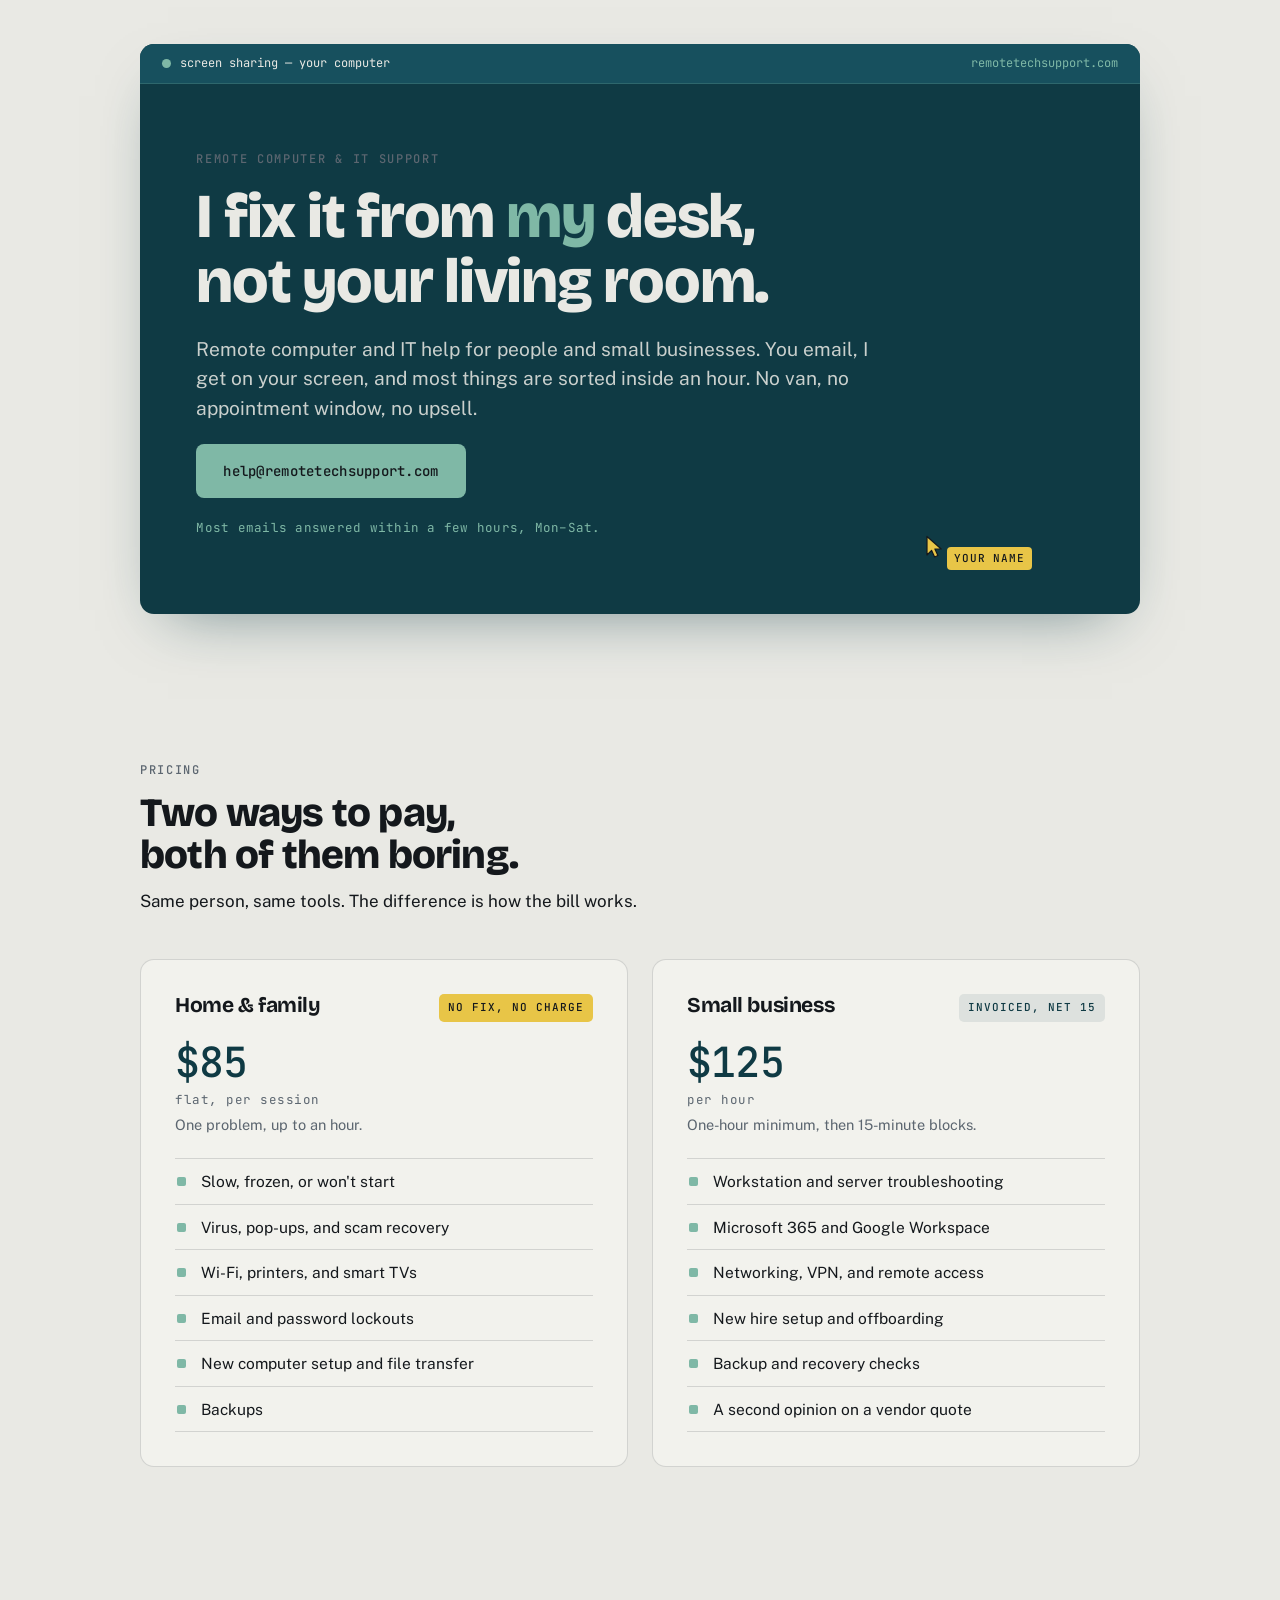
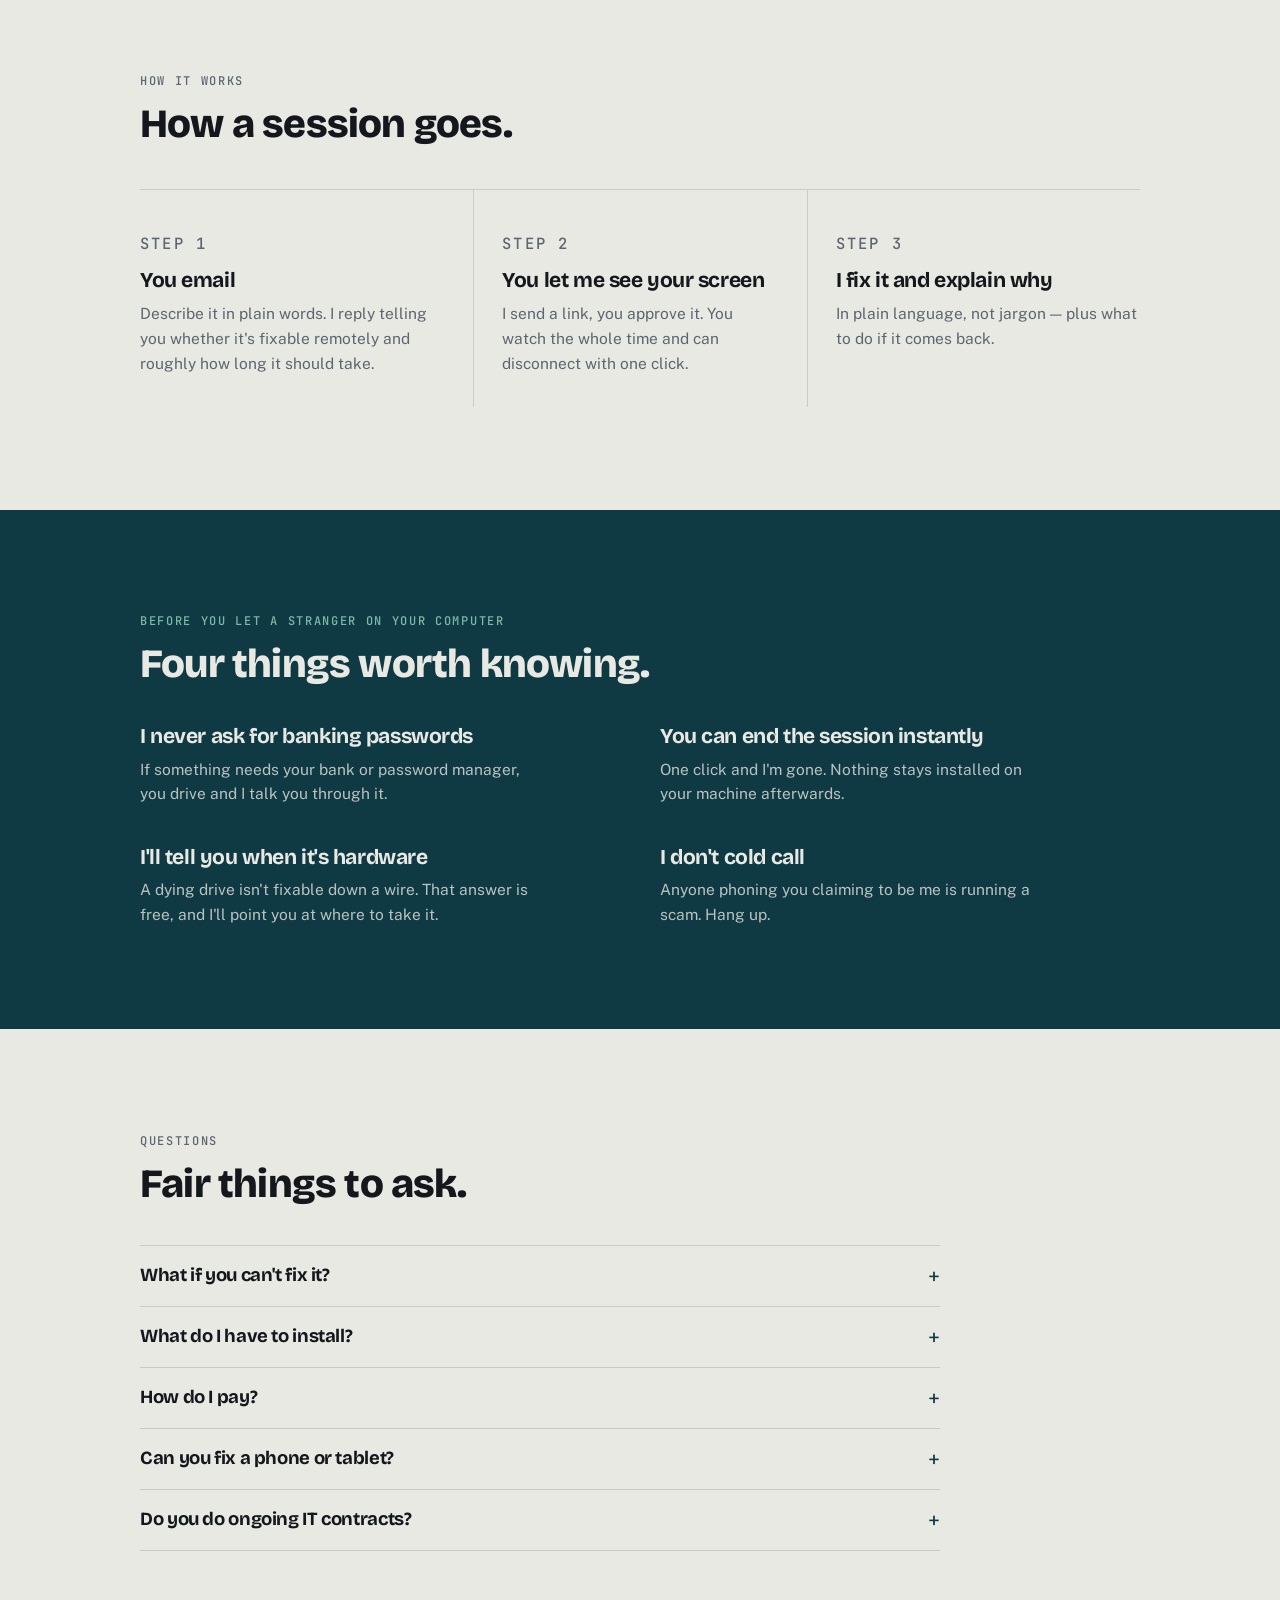
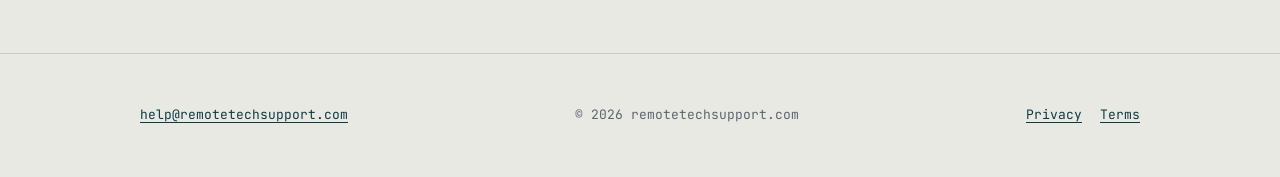
==== index.html @ d359217f "Add remotetechsupport.com static marketing site Single page plus privacy and terms, hand-written HTM" ====
<!DOCTYPE html>
<html lang="en">
<head>
<meta charset="utf-8">
<meta name="viewport" content="width=device-width, initial-scale=1">
<title>Remote Tech Support — remote computer and IT help for homes and small businesses</title>
<meta name="description" content="Remote computer and IT support for people and small businesses. You email, I get on your screen, most things are sorted inside an hour. $85 flat for home sessions, $125/hour for business.">
<link rel="preconnect" href="https://fonts.googleapis.com">
<link rel="preconnect" href="https://fonts.gstatic.com" crossorigin>
<link rel="stylesheet" href="https://fonts.googleapis.com/css2?family=Bricolage+Grotesque:wght@700;800&family=JetBrains+Mono:wght@400;500&family=Public+Sans:wght@400;500;600&display=swap">
<link rel="stylesheet" href="styles.css">
</head>
<body>

<a class="skip" href="#main">Skip to content</a>

<main id="main">

  <!-- 1. Hero -->
  <section class="band band--hero" aria-labelledby="hero-title">
    <div class="wrap">
      <div class="screen">

        <div class="screen__bar">
          <span class="screen__title">
            <span class="dot" aria-hidden="true"></span>
            <span>screen sharing — your computer</span>
          </span>
          <span class="screen__host">remotetechsupport.com</span>
        </div>

        <div class="screen__body">
          <p class="eyebrow">Remote computer &amp; IT support</p>

          <h1 id="hero-title">I fix it from <em>my</em> desk, not your living room.</h1>

          <p class="lede">
            Remote computer and IT help for people and small businesses. You email,
            I get on your screen, and most things are sorted inside an hour. No van,
            no appointment window, no upsell.
          </p>

          <p>
            <a class="btn" href="mailto:help@remotetechsupport.com?subject=Help%20with%20my%20computer">
              help@remotetechsupport.com
            </a>
          </p>

          <p class="mono hero__note">Most emails answered within a few hours, Mon–Sat.</p>

          <div class="cursor" aria-hidden="true">
            <svg width="20" height="24" viewBox="0 0 20 24" fill="none" xmlns="http://www.w3.org/2000/svg">
              <path d="M2 1.5 L2 20 L6.6 15.4 L9.6 22 L12.9 20.5 L9.9 14 L16.2 14 Z"
                    fill="#E8C547" stroke="#14181C" stroke-width="1.2" stroke-linejoin="round"/>
            </svg>
            <span class="cursor__name">YOUR NAME</span>
          </div>
        </div>

      </div>
    </div>
  </section>

  <!-- 2. Pricing -->
  <section class="band" aria-labelledby="pricing-title">
    <div class="wrap">
      <div class="section-head">
        <p class="eyebrow">Pricing</p>
        <h2 id="pricing-title">Two ways to pay, both of them boring.</h2>
        <p>Same person, same tools. The difference is how the bill works.</p>
      </div>

      <div class="cards">

        <article class="card">
          <div class="card__top">
            <h3>Home &amp; family</h3>
            <span class="chip chip--signal">No fix, no charge</span>
          </div>
          <p class="price">$85 <span>flat, per session</span></p>
          <p class="card__note">One problem, up to an hour.</p>
          <ul>
            <li>Slow, frozen, or won't start</li>
            <li>Virus, pop-ups, and scam recovery</li>
            <li>Wi-Fi, printers, and smart TVs</li>
            <li>Email and password lockouts</li>
            <li>New computer setup and file transfer</li>
            <li>Backups</li>
          </ul>
        </article>

        <article class="card">
          <div class="card__top">
            <h3>Small business</h3>
            <span class="chip">Invoiced, net 15</span>
          </div>
          <p class="price">$125 <span>per hour</span></p>
          <p class="card__note">One-hour minimum, then 15-minute blocks.</p>
          <ul>
            <li>Workstation and server troubleshooting</li>
            <li>Microsoft 365 and Google Workspace</li>
            <li>Networking, VPN, and remote access</li>
            <li>New hire setup and offboarding</li>
            <li>Backup and recovery checks</li>
            <li>A second opinion on a vendor quote</li>
          </ul>
        </article>

      </div>
    </div>
  </section>

  <!-- 3. How a session goes -->
  <section class="band" aria-labelledby="process-title">
    <div class="wrap">
      <div class="section-head">
        <p class="eyebrow">How it works</p>
        <h2 id="process-title">How a session goes.</h2>
      </div>

      <div class="steps">

        <div class="step">
          <p class="step__marker mono">STEP 1</p>
          <h3>You email</h3>
          <p>
            Describe it in plain words. I reply telling you whether it's fixable
            remotely and roughly how long it should take.
          </p>
        </div>

        <div class="step">
          <p class="step__marker mono">STEP 2</p>
          <h3>You let me see your screen</h3>
          <p>
            I send a link, you approve it. You watch the whole time and can
            disconnect with one click.
          </p>
        </div>

        <div class="step">
          <p class="step__marker mono">STEP 3</p>
          <h3>I fix it and explain why</h3>
          <p>
            In plain language, not jargon — plus what to do if it comes back.
          </p>
        </div>

      </div>
    </div>
  </section>

  <!-- 4. Trust band -->
  <section class="band band--dark" aria-labelledby="trust-title">
    <div class="wrap">
      <div class="section-head">
        <p class="eyebrow">Before you let a stranger on your computer</p>
        <h2 id="trust-title">Four things worth knowing.</h2>
      </div>

      <div class="trust">

        <div class="trust__item">
          <h3>I never ask for banking passwords</h3>
          <p>If something needs your bank or password manager, you drive and I talk you through it.</p>
        </div>

        <div class="trust__item">
          <h3>You can end the session instantly</h3>
          <p>One click and I'm gone. Nothing stays installed on your machine afterwards.</p>
        </div>

        <div class="trust__item">
          <h3>I'll tell you when it's hardware</h3>
          <p>A dying drive isn't fixable down a wire. That answer is free, and I'll point you at where to take it.</p>
        </div>

        <div class="trust__item">
          <h3>I don't cold call</h3>
          <p>Anyone phoning you claiming to be me is running a scam. Hang up.</p>
        </div>

      </div>
    </div>
  </section>

  <!-- 5. FAQ -->
  <section class="band" aria-labelledby="faq-title">
    <div class="wrap">
      <div class="section-head">
        <p class="eyebrow">Questions</p>
        <h2 id="faq-title">Fair things to ask.</h2>
      </div>

      <div class="faq">

        <details>
          <summary><h3>What if you can't fix it?</h3></summary>
          <p>
            Home sessions are no fix, no charge — if the problem isn't solved, you don't pay.
            I'll still tell you what's wrong and what your options are.
          </p>
        </details>

        <details>
          <summary><h3>What do I have to install?</h3></summary>
          <p>
            A small screen sharing tool that runs once and removes itself when we're done.
            You approve the connection, and you can close it at any point.
          </p>
        </details>

        <details>
          <summary><h3>How do I pay?</h3></summary>
          <p>
            Home sessions: card or bank transfer at the end, once it's working.
            Businesses are invoiced on net 15 terms.
          </p>
        </details>

        <details>
          <summary><h3>Can you fix a phone or tablet?</h3></summary>
          <p>
            Sometimes. I can't take over the screen the way I can on a computer, so it's
            more of a guided walk-through — email settings, backups, accounts. Email me and
            I'll say honestly whether it's worth your money.
          </p>
        </details>

        <details>
          <summary><h3>Do you do ongoing IT contracts?</h3></summary>
          <p>
            No. This is per-session work, not a retainer, and there's no monitoring or
            on-call cover behind it. If you need that, you want a managed service provider
            — happy to tell you what to look for in one.
          </p>
        </details>

      </div>
    </div>
  </section>

</main>

<footer class="footer">
  <div class="wrap footer__inner">
    <p><a href="mailto:help@remotetechsupport.com">help@remotetechsupport.com</a></p>
    <p>© <span id="year">2026</span> remotetechsupport.com</p>
    <p class="footer__links">
      <a href="/privacy">Privacy</a>
      <a href="/terms">Terms</a>
    </p>
  </div>
</footer>

<script>
  document.getElementById('year').textContent = new Date().getFullYear();
</script>

</body>
</html>
---- styles.css ----
/* remotetechsupport.com — shared styles
   Hand-written. No build step, no preprocessor. */

:root {
  --ink: #14181C;
  --paper: #E9E9E4;
  --petrol: #0F3A44;
  --petrol-lift: #17505E;
  --glass: #7FB8A6;
  --signal: #E8C547;
  --muted: #5C6670;

  /* derived surfaces */
  --card: #F2F2ED;
  --hairline: rgba(20, 24, 28, 0.14);
  --hairline-dark: rgba(127, 184, 166, 0.22);

  --display: "Bricolage Grotesque", "Trebuchet MS", system-ui, sans-serif;
  --body: "Public Sans", system-ui, -apple-system, "Segoe UI", sans-serif;
  --mono: "JetBrains Mono", ui-monospace, "SFMono-Regular", Menlo, monospace;

  --wrap: 1080px;
  --gutter: clamp(18px, 5vw, 40px);
  --band-y: clamp(56px, 8vw, 104px);
  --radius: 14px;
}

*,
*::before,
*::after { box-sizing: border-box; }

html { -webkit-text-size-adjust: 100%; }

body {
  margin: 0;
  background: var(--paper);
  color: var(--ink);
  font-family: var(--body);
  font-size: 17px;
  font-weight: 400;
  line-height: 1.6;
  -webkit-font-smoothing: antialiased;
}

img { max-width: 100%; display: block; }

a { color: inherit; }

/* Focus: one visible ring everywhere, recoloured on dark surfaces only. */
:focus-visible {
  outline: 3px solid var(--petrol);
  outline-offset: 3px;
  border-radius: 2px;
}

.skip {
  position: absolute;
  left: -9999px;
  top: 0;
  background: var(--petrol);
  color: var(--paper);
  font-family: var(--mono);
  font-size: 13px;
  padding: 10px 16px;
  z-index: 20;
}
.skip:focus { left: 8px; top: 8px; }

/* ---------- layout primitives ----------
   Only .band sets vertical rhythm; only .wrap sets horizontal.
   No element selector anywhere else adds section padding. */

.wrap {
  width: 100%;
  max-width: var(--wrap);
  margin-inline: auto;
  padding-inline: var(--gutter);
}

.band { padding-block: var(--band-y); }
.band--hero { padding-block: clamp(20px, 4vw, 44px); }
.band--dark {
  background: var(--petrol);
  color: var(--paper);
}
.band--dark :focus-visible { outline-color: var(--glass); }

/* ---------- type ---------- */

h1, h2, h3 {
  font-family: var(--display);
  font-weight: 800;
  line-height: 1.05;
  letter-spacing: -0.02em;
  margin: 0;
  text-wrap: balance;
}

h1 { font-size: clamp(2.05rem, 6.4vw, 3.9rem); }
h2 { font-size: clamp(1.6rem, 3.9vw, 2.5rem); }
h3 { font-size: clamp(1.12rem, 2.1vw, 1.32rem); font-weight: 700; }

p { margin: 0; }

.eyebrow {
  font-family: var(--mono);
  font-size: 12px;
  font-weight: 500;
  letter-spacing: 0.14em;
  text-transform: uppercase;
  color: var(--muted);
  margin: 0;
}
.band--dark .eyebrow { color: var(--glass); }

.lede {
  font-size: clamp(1.02rem, 1.9vw, 1.2rem);
  line-height: 1.55;
  max-width: 56ch;
}

.mono { font-family: var(--mono); }

.section-head { max-width: 60ch; }
.section-head > * + * { margin-top: 12px; }

/* ---------- hero screen panel ---------- */

.screen {
  background: var(--petrol);
  color: var(--paper);
  border-radius: var(--radius);
  overflow: hidden;
  box-shadow: 0 24px 60px -28px rgba(15, 58, 68, 0.55);
}

.screen__bar {
  display: flex;
  align-items: center;
  justify-content: space-between;
  gap: 12px;
  background: var(--petrol-lift);
  border-bottom: 1px solid var(--hairline-dark);
  padding: 11px clamp(14px, 2.4vw, 22px);
  font-family: var(--mono);
  font-size: 12px;
  line-height: 1.4;
}

.screen__title {
  display: inline-flex;
  align-items: center;
  gap: 9px;
  color: var(--paper);
  min-width: 0;
}

.screen__title span {
  overflow: hidden;
  text-overflow: ellipsis;
  white-space: nowrap;
}

.screen__host {
  color: var(--glass);
  white-space: nowrap;
}

.dot {
  width: 9px;
  height: 9px;
  border-radius: 50%;
  background: var(--glass);
  flex: none;
  animation: pulse 2.4s ease-in-out infinite;
}

@keyframes pulse {
  0%, 100% { opacity: 1; box-shadow: 0 0 0 0 rgba(127, 184, 166, 0.5); }
  50% { opacity: 0.55; box-shadow: 0 0 0 6px rgba(127, 184, 166, 0); }
}

.screen__body {
  position: relative;
  padding: clamp(28px, 5.2vw, 68px) clamp(20px, 4.4vw, 60px) clamp(34px, 6vw, 76px);
}

.screen__body > * + * { margin-top: 20px; }
.screen__body .eyebrow + h1 { margin-top: 14px; }

.screen h1 { color: var(--paper); }
.screen h1 em {
  font-style: normal;
  color: var(--glass);
}

.screen .lede { color: rgba(233, 233, 228, 0.86); }

.hero__note {
  font-size: 12.5px;
  letter-spacing: 0.02em;
  color: var(--glass);
}

/* fake second cursor — decorative, absolutely positioned so it never
   contributes to layout (no shift on load) */
.cursor {
  position: absolute;
  right: clamp(24px, 9vw, 108px);
  bottom: clamp(26px, 4vw, 44px);
  display: flex;
  align-items: flex-start;
  gap: 2px;
  pointer-events: none;
  animation: cursor-arrive 1500ms cubic-bezier(0.22, 0.9, 0.24, 1) 350ms both;
}

.cursor svg { display: block; }

.cursor__name {
  font-family: var(--mono);
  font-size: 11px;
  font-weight: 500;
  letter-spacing: 0.08em;
  background: var(--signal);
  color: var(--ink);
  padding: 3px 7px;
  border-radius: 4px;
  margin-top: 12px;
  white-space: nowrap;
}

@keyframes cursor-arrive {
  0%   { transform: translate(52vw, -34vh); opacity: 0; }
  14%  { opacity: 1; }
  100% { transform: translate(0, 0); opacity: 1; }
}

/* ---------- buttons ---------- */

.btn {
  display: inline-flex;
  align-items: center;
  justify-content: center;
  gap: 10px;
  font-family: var(--mono);
  font-size: 14px;
  font-weight: 500;
  letter-spacing: 0.02em;
  text-decoration: none;
  background: var(--glass);
  color: var(--ink);
  padding: 15px 26px;
  border: 1px solid transparent;
  border-radius: 8px;
  transition: transform 140ms ease, background-color 140ms ease;
}
.btn:hover { background: #91c6b5; transform: translateY(-1px); }
.btn:active { transform: translateY(0); }

.btn--ghost {
  background: transparent;
  color: var(--petrol);
  border-color: var(--petrol);
}
.btn--ghost:hover { background: rgba(15, 58, 68, 0.07); }

/* ---------- pricing ---------- */

.cards {
  display: grid;
  grid-template-columns: repeat(2, minmax(0, 1fr));
  gap: clamp(16px, 2.4vw, 24px);
  margin-top: clamp(28px, 4vw, 44px);
}

.card {
  background: var(--card);
  border: 1px solid var(--hairline);
  border-radius: var(--radius);
  padding: clamp(22px, 3vw, 34px);
  display: flex;
  flex-direction: column;
}

.card__top {
  display: flex;
  align-items: flex-start;
  justify-content: space-between;
  gap: 14px;
  flex-wrap: wrap;
}

.chip {
  font-family: var(--mono);
  font-size: 11px;
  font-weight: 500;
  letter-spacing: 0.09em;
  text-transform: uppercase;
  padding: 5px 9px;
  border-radius: 5px;
  white-space: nowrap;
  background: rgba(15, 58, 68, 0.09);
  color: var(--petrol);
}
.chip--signal { background: var(--signal); color: var(--ink); }

.price {
  font-family: var(--mono);
  font-size: clamp(2rem, 4.4vw, 2.6rem);
  font-weight: 500;
  letter-spacing: -0.02em;
  line-height: 1.1;
  color: var(--petrol);
  margin-top: 18px;
}
.price span {
  display: block;
  font-size: 12.5px;
  font-weight: 400;
  letter-spacing: 0.04em;
  color: var(--muted);
  margin-top: 8px;
}

.card__note {
  font-size: 14.5px;
  color: var(--muted);
  margin-top: 6px;
}

.card ul {
  list-style: none;
  margin: 22px 0 0;
  padding: 0;
  border-top: 1px solid var(--hairline);
}

.card li {
  position: relative;
  padding: 11px 0 11px 26px;
  border-bottom: 1px solid var(--hairline);
  font-size: 15.5px;
  line-height: 1.45;
}

.card li::before {
  content: "";
  position: absolute;
  left: 2px;
  top: 18px;
  width: 9px;
  height: 9px;
  border-radius: 2px;
  background: var(--glass);
}

/* ---------- steps ---------- */

.steps {
  display: grid;
  grid-template-columns: repeat(3, minmax(0, 1fr));
  margin-top: clamp(28px, 4vw, 44px);
  border-top: 1px solid var(--hairline);
}

.step { padding: clamp(22px, 3vw, 32px) clamp(18px, 2.4vw, 28px); }
.step:first-child { padding-left: 0; }
.step:last-child { padding-right: 0; }
.step + .step { border-left: 1px solid var(--hairline); }

.step__marker {
  font-family: var(--mono);
  font-size: 12px;
  font-weight: 500;
  letter-spacing: 0.14em;
  color: var(--glass);
}

.step h3 { margin-top: 12px; }
.step p { margin-top: 10px; color: var(--muted); font-size: 15.5px; }

/* ---------- trust ---------- */

.trust {
  display: grid;
  grid-template-columns: repeat(2, minmax(0, 1fr));
  gap: clamp(22px, 3.4vw, 40px);
  margin-top: clamp(26px, 3.6vw, 40px);
}

.trust h3 { color: var(--paper); }
.trust p {
  margin-top: 9px;
  color: rgba(233, 233, 228, 0.78);
  font-size: 15.5px;
  max-width: 44ch;
}

.band--dark .section-head h2 { color: var(--paper); }

/* ---------- faq ---------- */

.faq {
  margin-top: clamp(24px, 3.4vw, 40px);
  border-top: 1px solid var(--hairline);
  max-width: 800px;
}

.faq details { border-bottom: 1px solid var(--hairline); }

.faq summary {
  display: flex;
  align-items: center;
  justify-content: space-between;
  gap: 20px;
  cursor: pointer;
  padding: 20px 0;
  list-style: none;
}
.faq summary::-webkit-details-marker { display: none; }

.faq summary h3 {
  font-size: clamp(1.02rem, 1.9vw, 1.16rem);
  font-weight: 700;
  margin: 0;
}

.faq summary::after {
  content: "+";
  font-family: var(--mono);
  font-size: 20px;
  line-height: 1;
  color: var(--petrol);
  flex: none;
}
.faq details[open] summary::after { content: "\2013"; }

.faq details > p {
  padding-bottom: 22px;
  color: var(--muted);
  max-width: 62ch;
}

/* ---------- footer ---------- */

.footer {
  border-top: 1px solid var(--hairline);
  padding-block: clamp(32px, 4vw, 52px);
}

.footer__inner {
  display: flex;
  flex-wrap: wrap;
  align-items: baseline;
  justify-content: space-between;
  gap: 16px;
  font-family: var(--mono);
  font-size: 13px;
  color: var(--muted);
}

.footer a { color: var(--petrol); text-decoration-thickness: 1px; text-underline-offset: 3px; }

.footer__links {
  display: flex;
  gap: 18px;
  flex-wrap: wrap;
}

/* ---------- sub pages ---------- */

.pagehead { padding-block: clamp(40px, 6vw, 72px) clamp(20px, 3vw, 32px); }
.pagehead .eyebrow { margin-bottom: 14px; }
.pagehead p { margin-top: 14px; color: var(--muted); }

.prose { max-width: 68ch; padding-bottom: clamp(40px, 6vw, 80px); }
.prose h2 { font-size: clamp(1.24rem, 2.4vw, 1.5rem); margin-top: 38px; }
.prose h2:first-child { margin-top: 0; }
.prose p { margin-top: 12px; }
.prose ul { margin: 12px 0 0; padding-left: 20px; }
.prose li { margin-top: 8px; }
.prose a { color: var(--petrol); }

/* ---------- responsive ---------- */

@media (max-width: 860px) {
  .cards { grid-template-columns: minmax(0, 1fr); }
  .steps {
    grid-template-columns: minmax(0, 1fr);
  }
  .step { padding-inline: 0; }
  .step + .step { border-left: 0; border-top: 1px solid var(--hairline); }
  .trust { grid-template-columns: minmax(0, 1fr); }
}

@media (max-width: 759px) {
  .cursor { display: none; }
}

@media (max-width: 640px) {
  body { font-size: 16px; }
  .btn { width: 100%; }
  .screen__bar { font-size: 11px; gap: 8px; }
}

@media (max-width: 400px) {
  .card__top { flex-direction: column; }
}

@media (prefers-reduced-motion: reduce) {
  .cursor { display: none; }
  .dot { animation: none; }
  *, *::before, *::after {
    animation-duration: 0.001ms !important;
    animation-iteration-count: 1 !important;
    transition-duration: 0.001ms !important;
  }
}
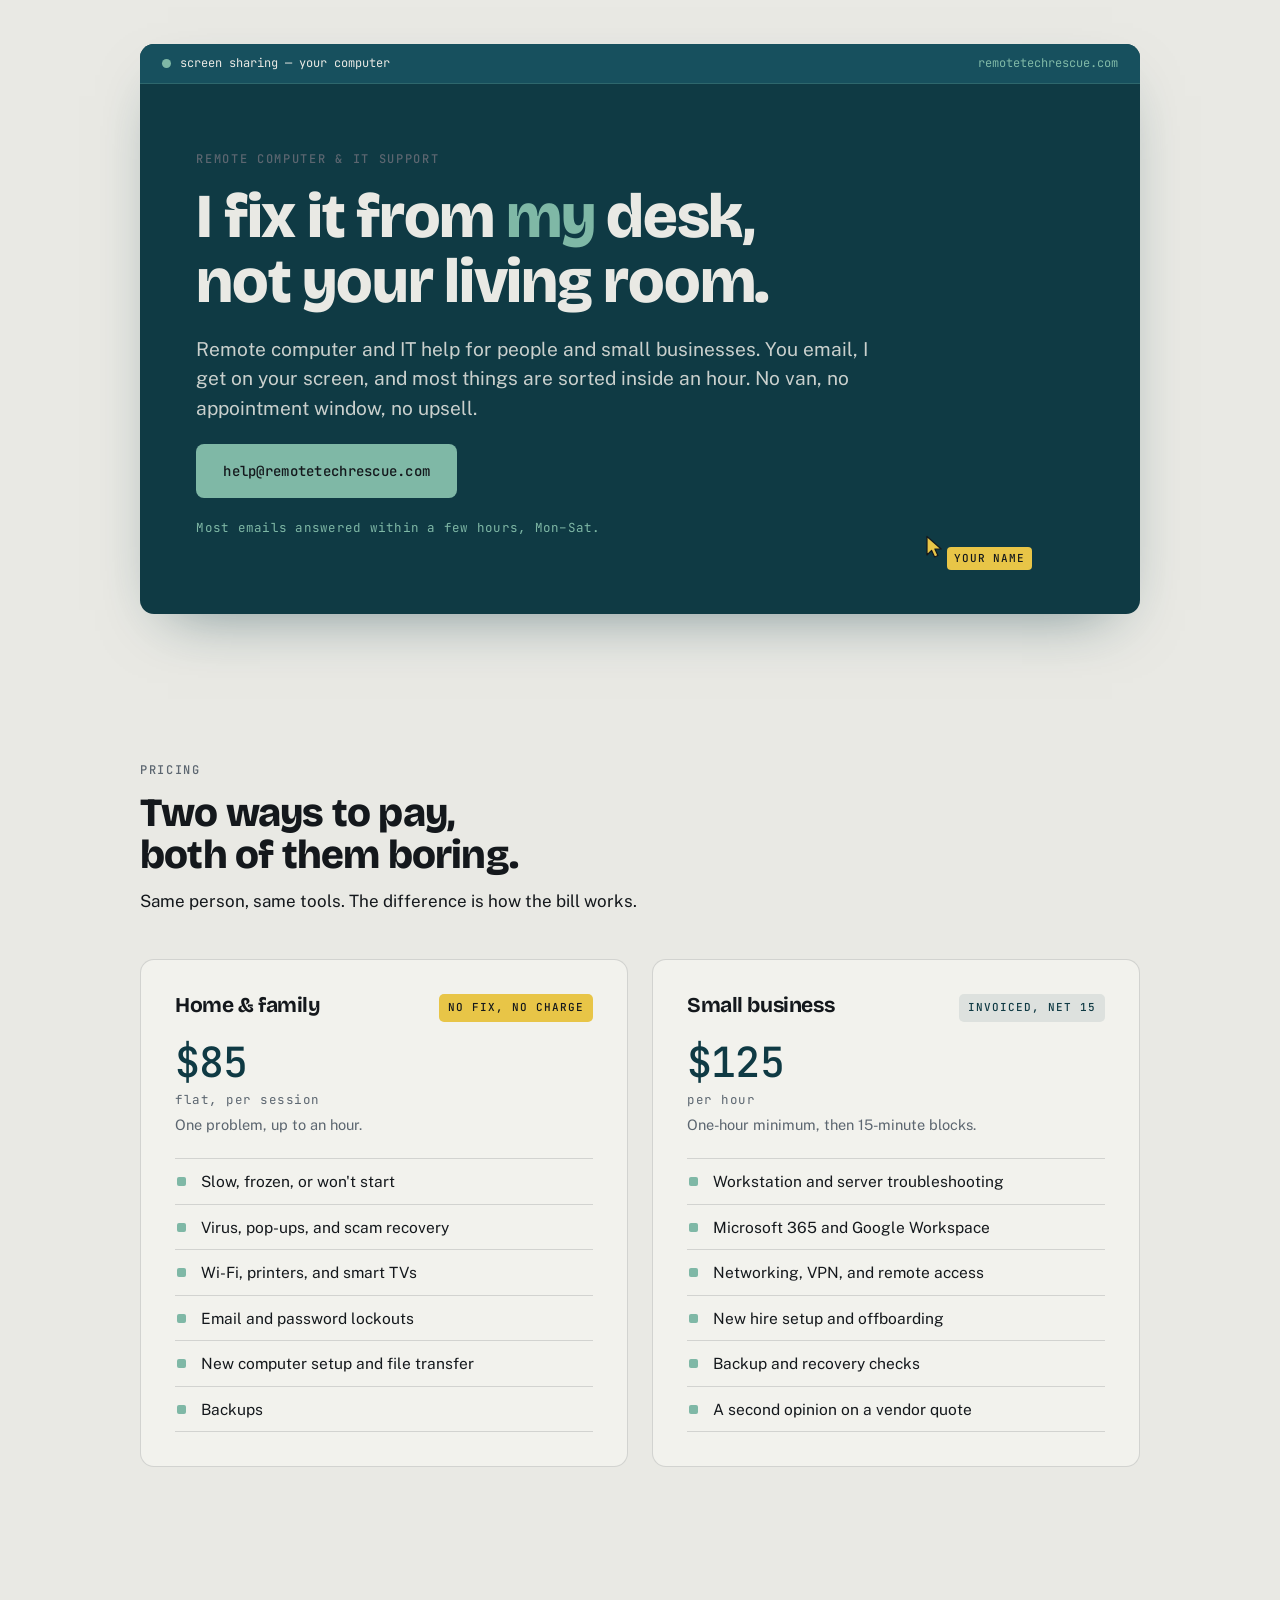
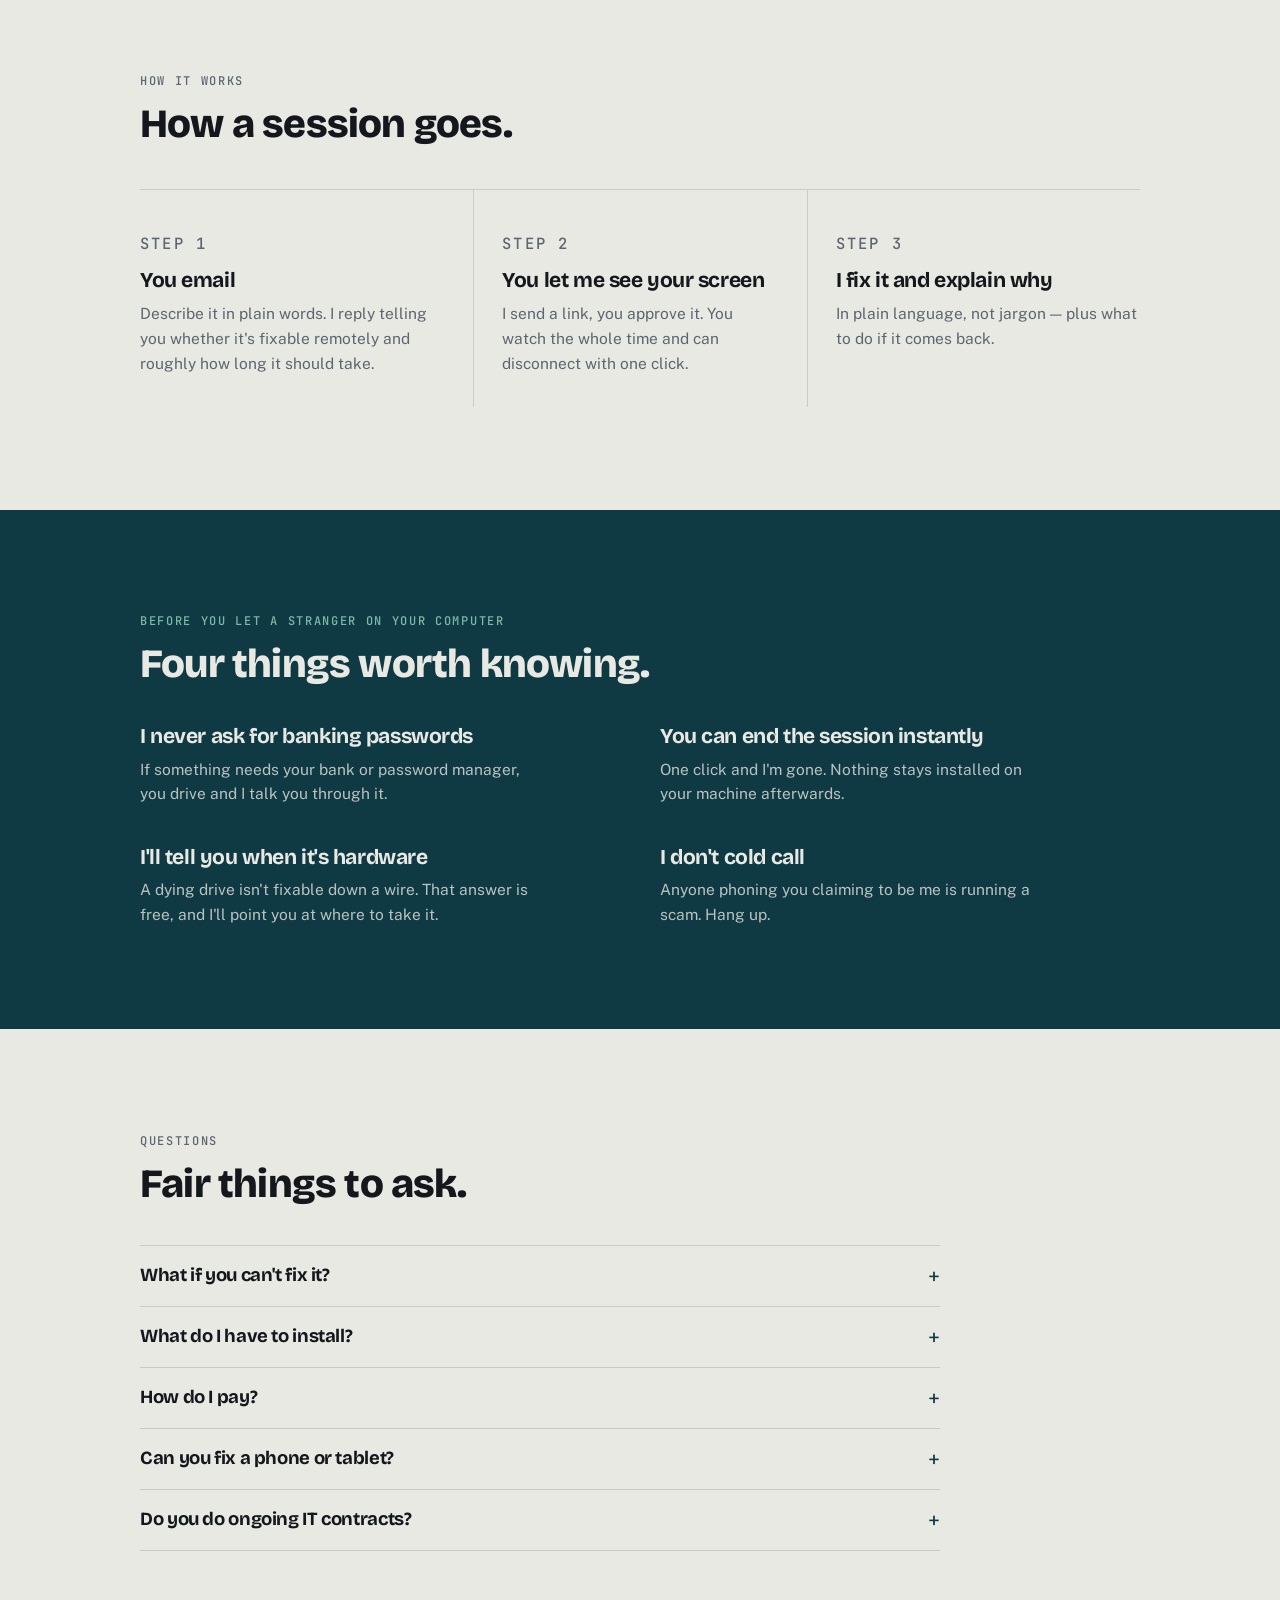
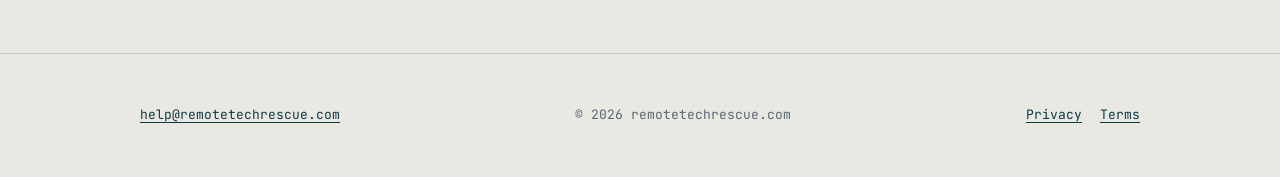
==== commit 829e49b8: "Change domain to remotetechrescue.com Updates the hero title bar, page titles, meta descriptions, fo" ====
--- a/index.html
+++ b/index.html
@@ -26,7 +26,7 @@
             <span class="dot" aria-hidden="true"></span>
             <span>screen sharing — your computer</span>
           </span>
-          <span class="screen__host">remotetechsupport.com</span>
+          <span class="screen__host">remotetechrescue.com</span>
         </div>
 
         <div class="screen__body">
@@ -41,8 +41,8 @@
           </p>
 
           <p>
-            <a class="btn" href="mailto:help@remotetechsupport.com?subject=Help%20with%20my%20computer">
-              help@remotetechsupport.com
+            <a class="btn" href="mailto:help@remotetechrescue.com?subject=Help%20with%20my%20computer">
+              help@remotetechrescue.com
             </a>
           </p>
 
@@ -244,8 +244,8 @@
 
 <footer class="footer">
   <div class="wrap footer__inner">
-    <p><a href="mailto:help@remotetechsupport.com">help@remotetechsupport.com</a></p>
-    <p>© <span id="year">2026</span> remotetechsupport.com</p>
+    <p><a href="mailto:help@remotetechrescue.com">help@remotetechrescue.com</a></p>
+    <p>© <span id="year">2026</span> remotetechrescue.com</p>
     <p class="footer__links">
       <a href="/privacy">Privacy</a>
       <a href="/terms">Terms</a>
--- a/styles.css
+++ b/styles.css
@@ -1,4 +1,4 @@
-/* remotetechsupport.com — shared styles
+/* remotetechrescue.com — shared styles
    Hand-written. No build step, no preprocessor. */
 
 :root {
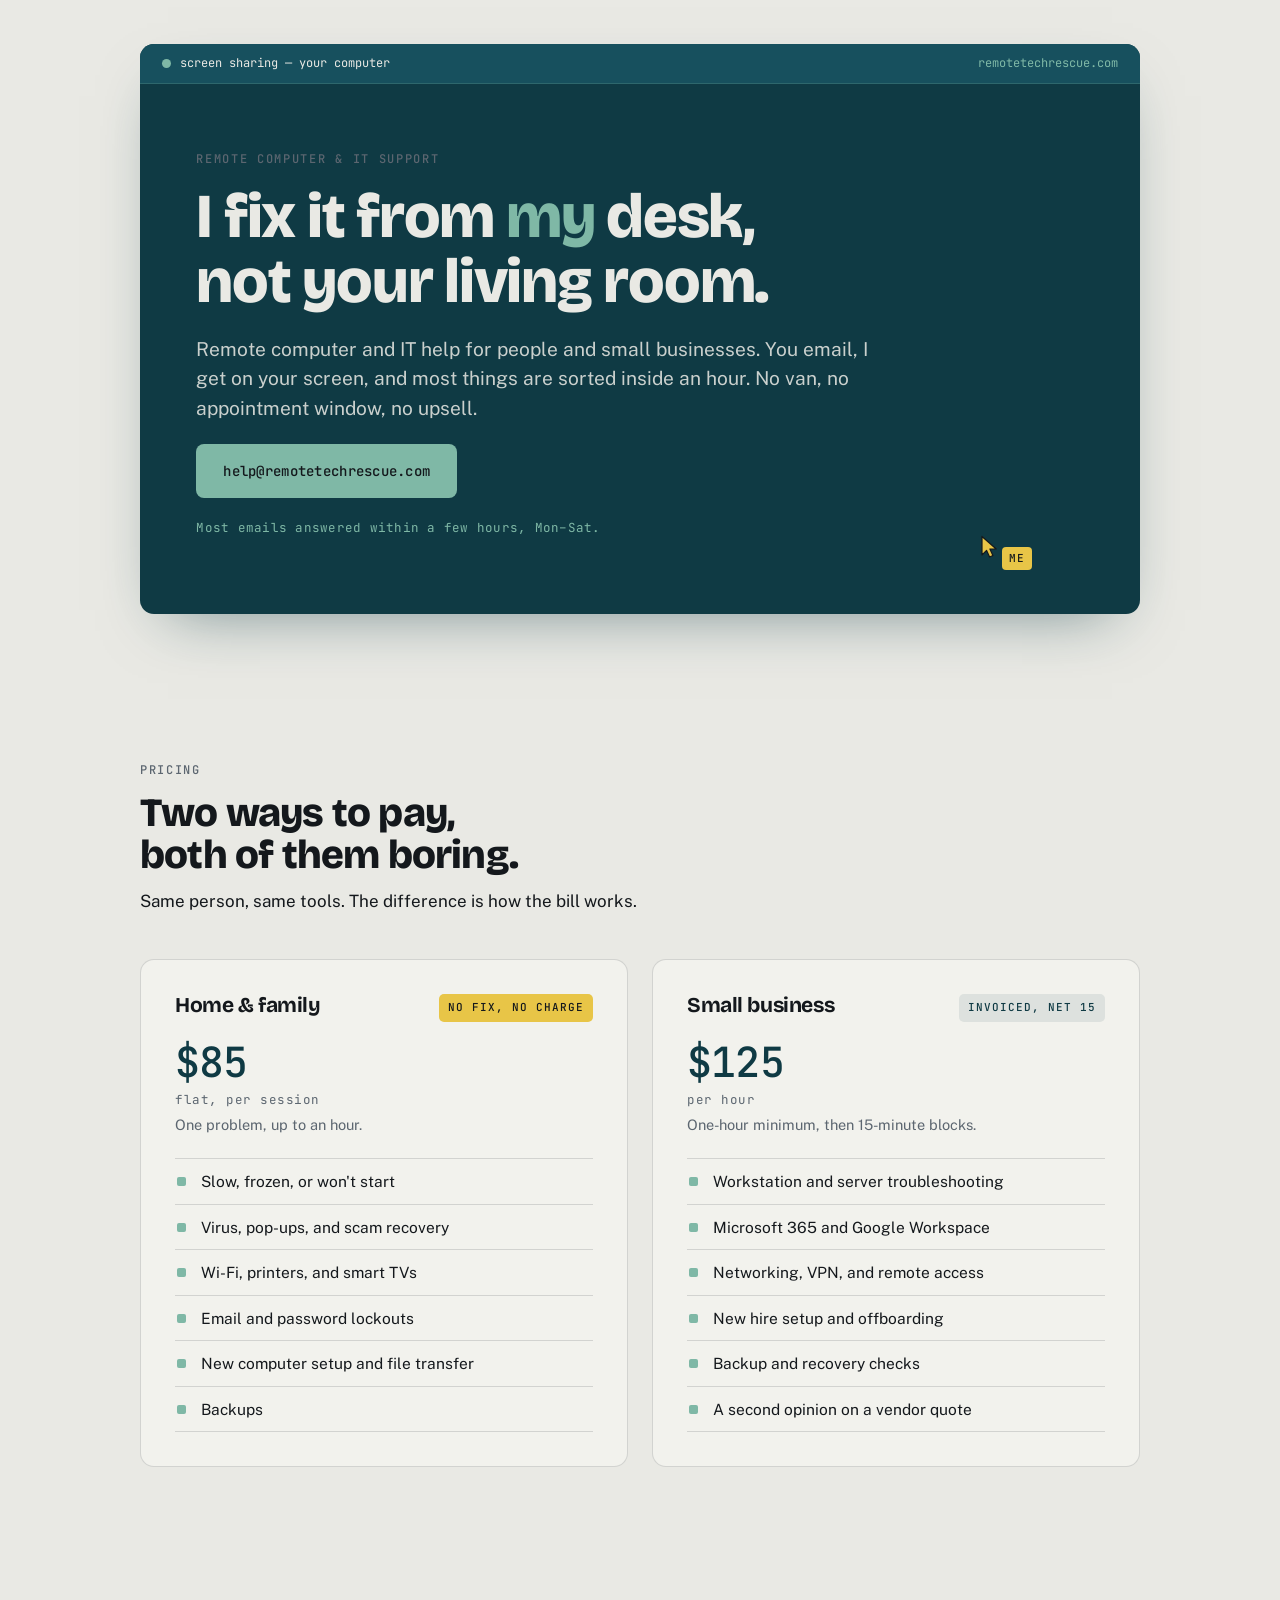
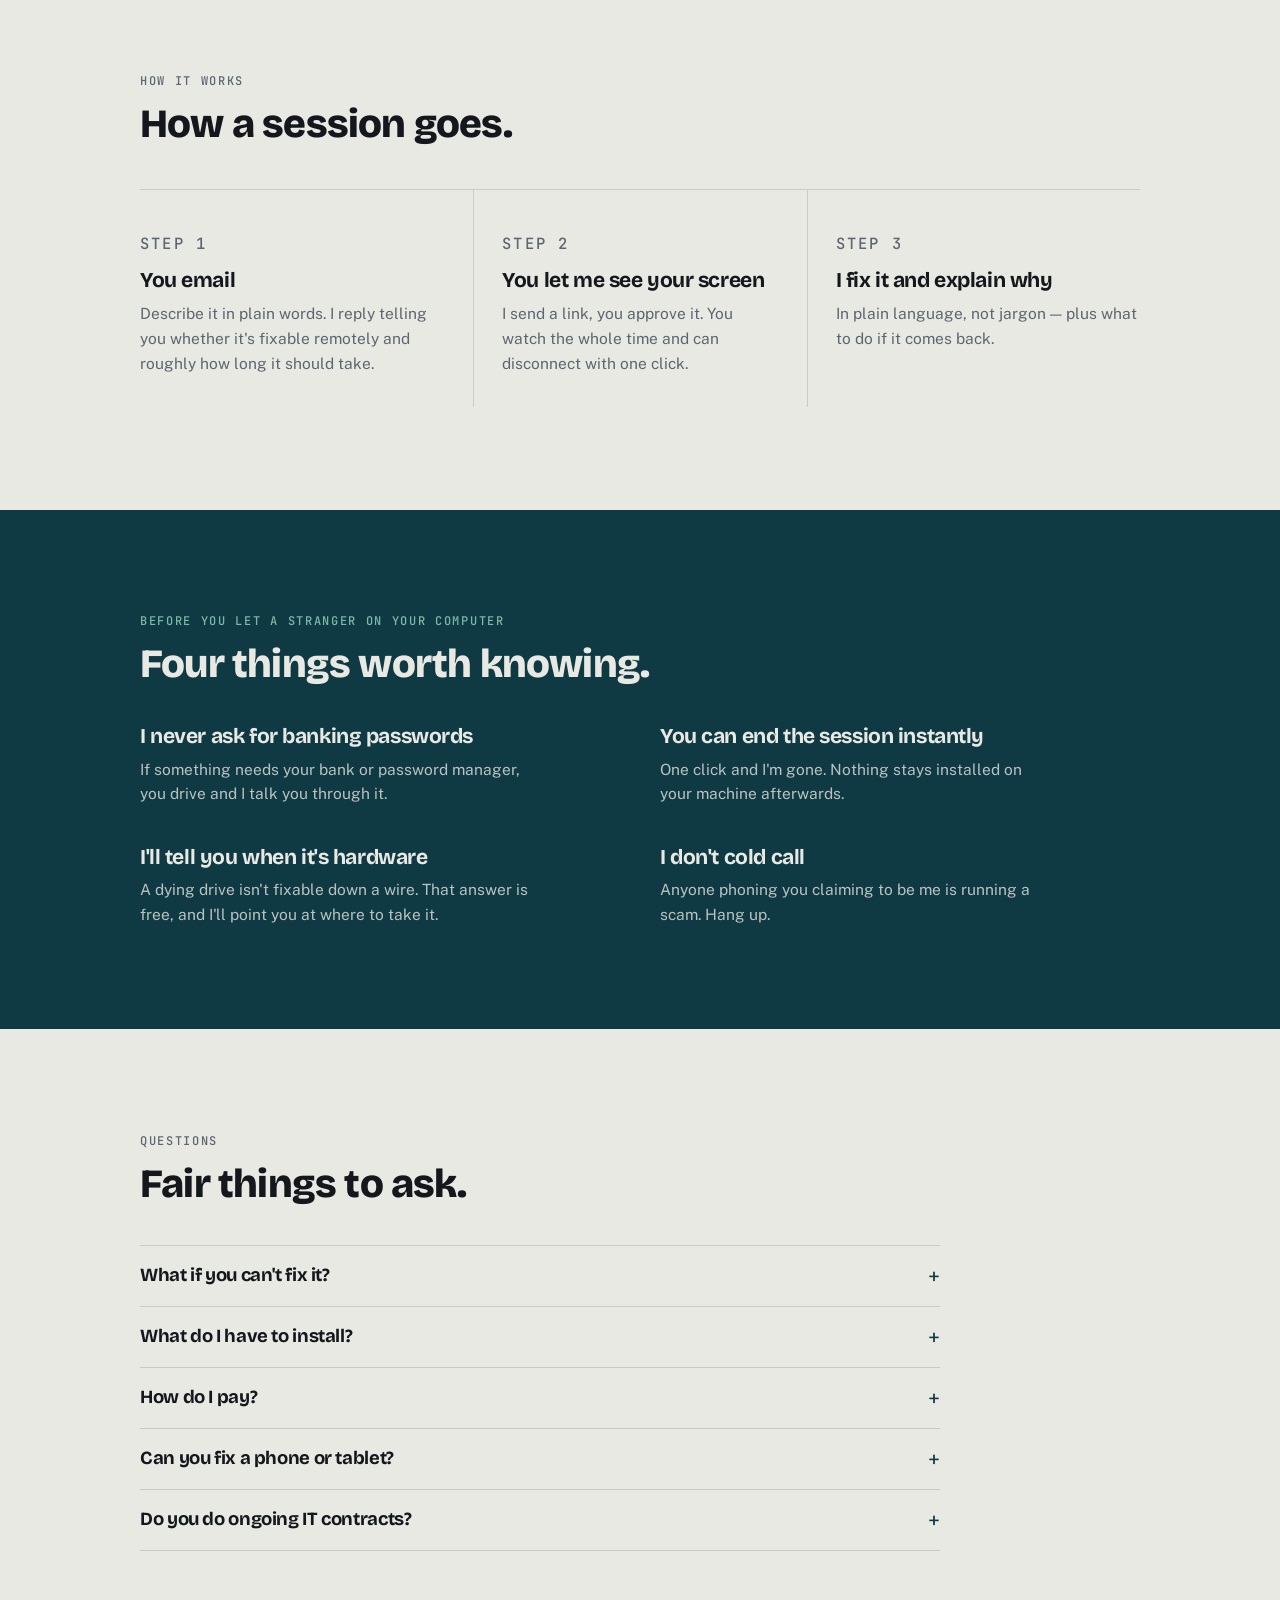
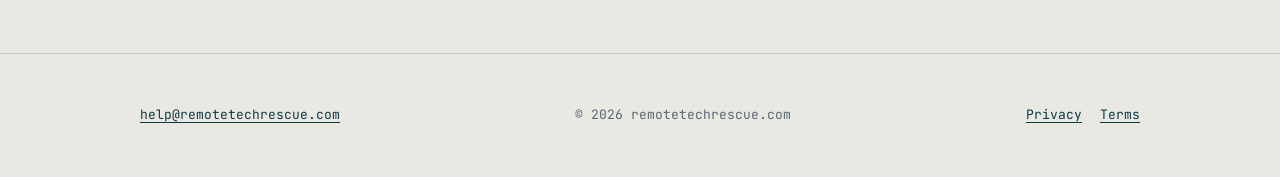
==== commit eb456c73: "Relabel the hero cursor from YOUR NAME to ME YOUR NAME read as an unfilled placeholder. The hero cop" ====
--- a/index.html
+++ b/index.html
@@ -53,7 +53,7 @@
               <path d="M2 1.5 L2 20 L6.6 15.4 L9.6 22 L12.9 20.5 L9.9 14 L16.2 14 Z"
                     fill="#E8C547" stroke="#14181C" stroke-width="1.2" stroke-linejoin="round"/>
             </svg>
-            <span class="cursor__name">YOUR NAME</span>
+            <span class="cursor__name">ME</span>
           </div>
         </div>
 
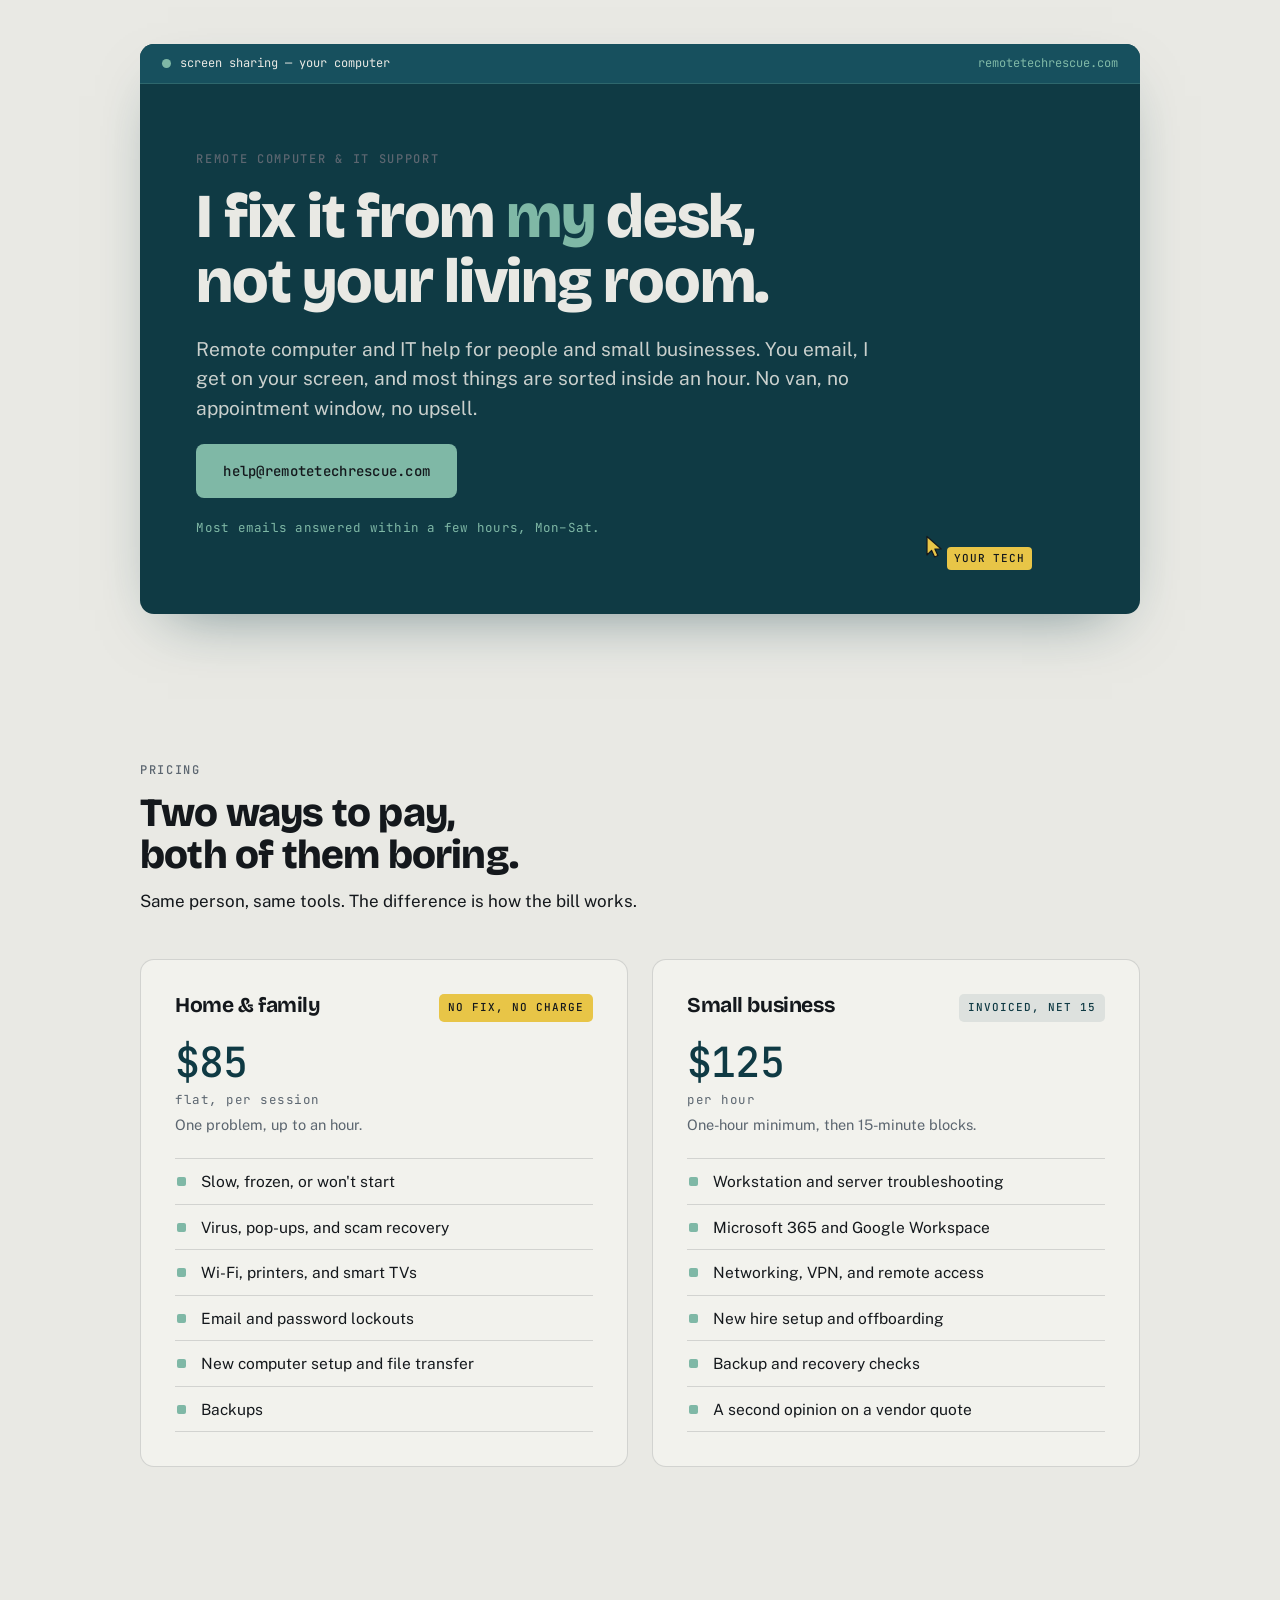
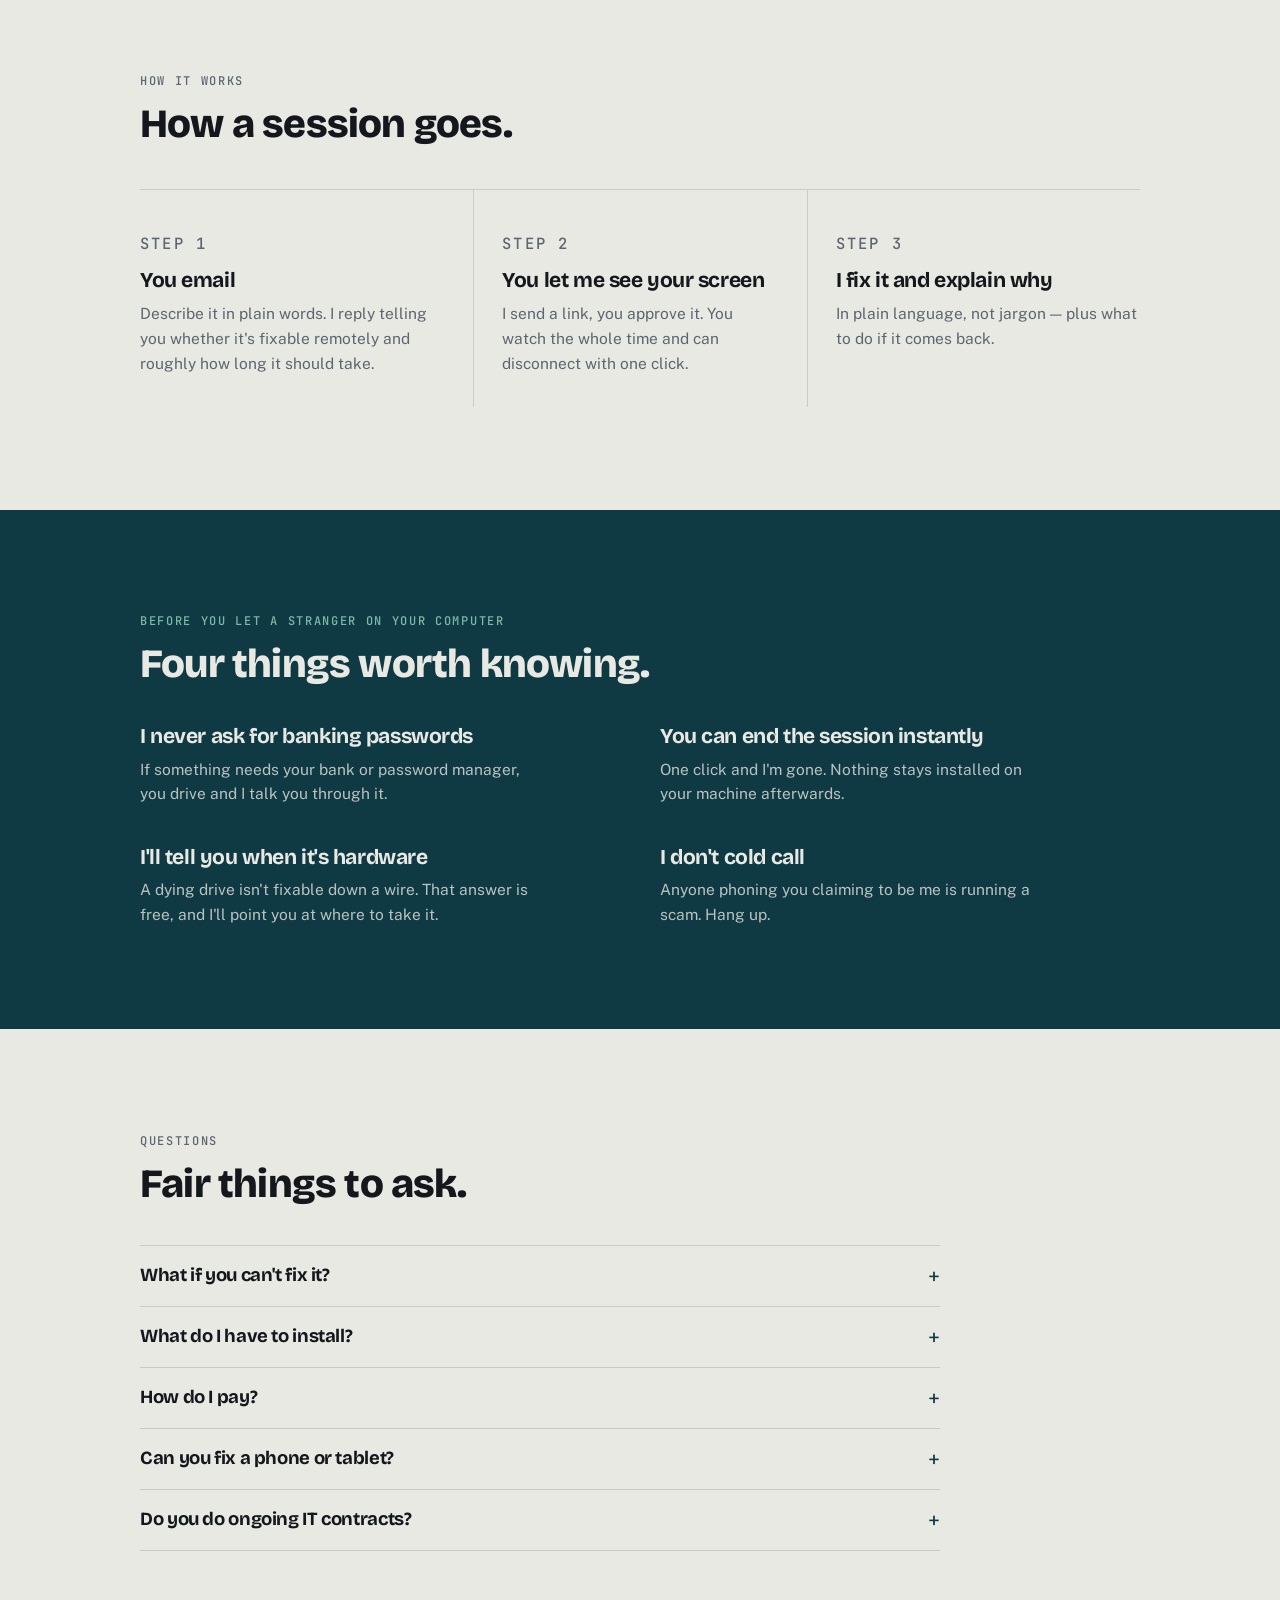
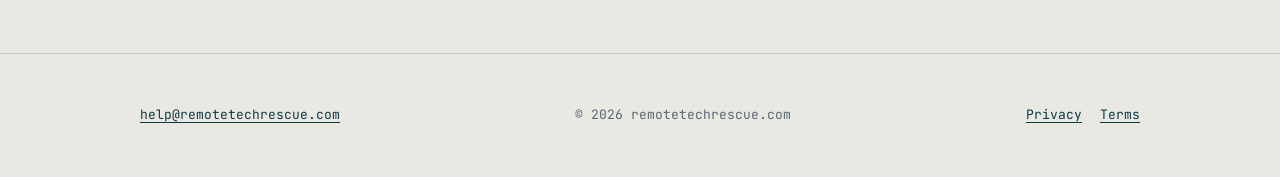
==== commit 5e0a3a9b: "Relabel the hero cursor to YOUR TECH ME was ambiguous from the visitor's side: the reader is the "me" ====
--- a/index.html
+++ b/index.html
@@ -53,7 +53,7 @@
               <path d="M2 1.5 L2 20 L6.6 15.4 L9.6 22 L12.9 20.5 L9.9 14 L16.2 14 Z"
                     fill="#E8C547" stroke="#14181C" stroke-width="1.2" stroke-linejoin="round"/>
             </svg>
-            <span class="cursor__name">ME</span>
+            <span class="cursor__name">YOUR TECH</span>
           </div>
         </div>
 
